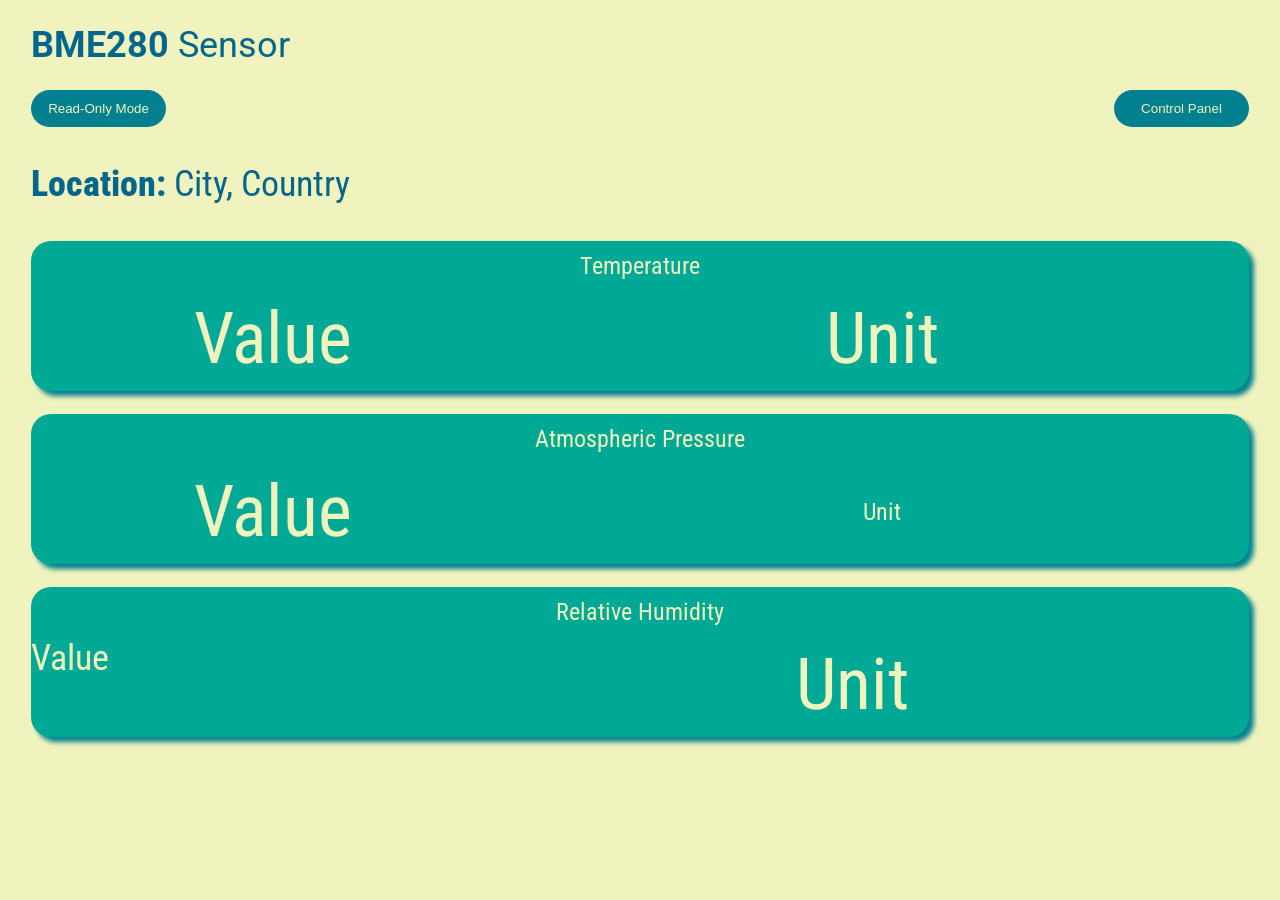
==== index.html @ af23b239 "Forgot to add script to HTML" ====
<!doctype html>
<html lang="en">
  <head>
    <meta charset="UTF-8" />
    <meta name="viewport" content="width=device-width, initial-scale=1.0" />
    <title>BME280 Sensor</title>
    <link rel="stylesheet" href="styles.css" />
    <link rel="preconnect" href="https://fonts.googleapis.com" />
    <link rel="preconnect" href="https://fonts.gstatic.com" crossorigin />
    <link
      href="https://fonts.googleapis.com/css2?family=Roboto+Condensed:ital,wght@0,100..900;1,100..900&family=Roboto:ital,wght@0,100..900;1,100..900&display=swap"
      rel="stylesheet"
    />
  </head>
  <body>
    <h1>BME280 <span class="normal-text">Sensor</span></h1>

    <div class="buttons">
      <button class="btn btn-primary">Read-Only Mode</button>
      <button class="btn btn-primary">Control Panel</button>
    </div>

    <p class="location">
      <span class="bold-text">Location: </span>
      <span class="normal-text">City, Country</span>
    </p>

    <div class="data">
      <div class="parameter">Temperature</div>
      <div id="temperature" class="value">Value</div>
      <div id="unit-temperature" class="unit">Unit</div>
    </div>

    <div class="data">
      <div class="parameter">Atmospheric Pressure</div>
      <div id="pressure" class="value">Value</div>
      <div id="unit-pressure" class="unit pressure">Unit</div>
    </div>

    <div class="data">
      <div class="parameter">Relative Humidity</div>
      <div id="humidity class="value">Value</div>
      <div id="unit-humidity" class="unit">Unit</div>
    </div>
    <script src="script.js" defer></script>
  </body>
</html>
---- styles.css ----
html {
    font-family: "Roboto", sans-serif;
    font-size: 62.5%;
    font-size: 36px;
    color: var(--font-color);
}

:root {
    --font-color: #05668DFF;
    --button-font-color: #F0F3BDFF;
}

body {
    margin-left: 31px;
    margin-right: 31px;
    background-color: var(--button-font-color);
}

/* Text */

h1 {
    font-size: 36px;
}

.location {
    font-family: "Roboto Condensed", sans-serif;
}

.bold-text {
    font-weight: 800;
}

.normal-text {
    font-weight: 400;
}

/* Buttons */
.buttons {
    display: flex;
    align-items: center;
    justify-content: space-between;
}

.btn {
    width: 135px;
    height: 37px;
    background-color: #028090FF;
    color: var(--button-font-color);
    border-radius: 20px;
    border: none;
    cursor: pointer;
}

.btn:hover {
    background-color: #02C39A;
}

.btn:active {
    transform: scale(0.9);
}

/* Data */
.data {
    font-family: "Roboto Condensed", sans-serif;
    display: grid;
    grid-template-columns: auto 0.7fr;
    grid-template-rows: 0.5fr 1fr;
    /* gap: 10px; */
    background-color: #00A896;
    color: var(--button-font-color);
    height: 150px;
    border-radius: 20px;
    margin-bottom: 23px;
    box-shadow: 5px 5px 5px #028090;
}

.parameter {
    display: flex;
    justify-content: center;
    align-items: center;
    grid-column: span 2;
    font-size: 24px;
}

.value, .unit {
    display: flex;
    justify-content: center;
    align-items: center;
    padding: 0 0px 5px 5px;
    font-size: 72px;
}

.unit {
    display: flex;
    justify-content: center;
}

.pressure {
    font-size: 24px;
}
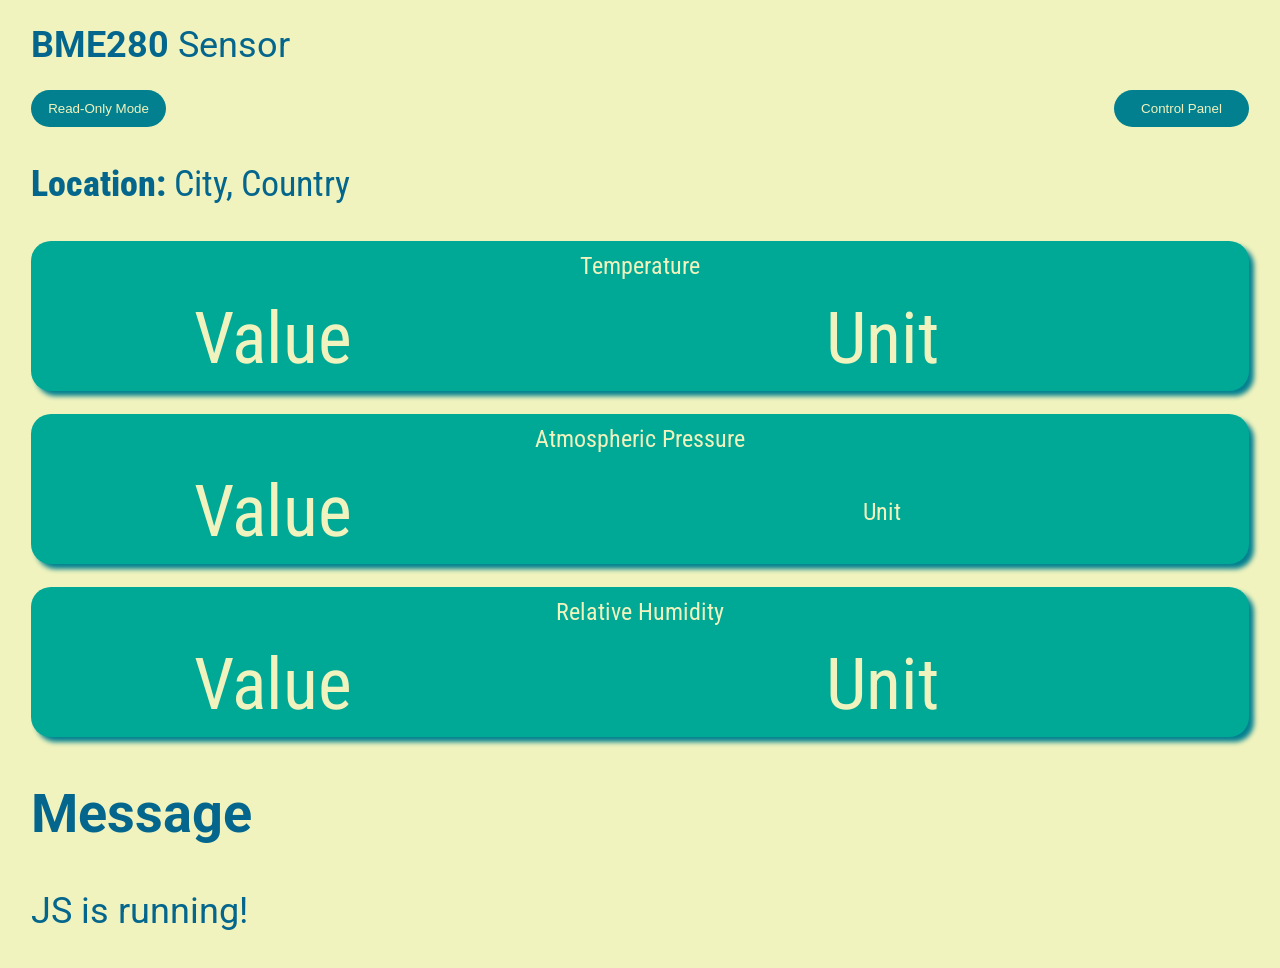
==== commit f7226f92: "Added message to HTML" ====
--- a/index.html
+++ b/index.html
@@ -39,9 +39,13 @@
 
     <div class="data">
       <div class="parameter">Relative Humidity</div>
-      <div id="humidity class="value">Value</div>
+      <div id="humidity" class="value">Value</div>
       <div id="unit-humidity" class="unit">Unit</div>
     </div>
-    <script src="script.js" defer></script>
+
+    <h2>Message</h2>
+    <p id="message">Status</p>
+
+    <script src="script.js"></script>
   </body>
 </html>
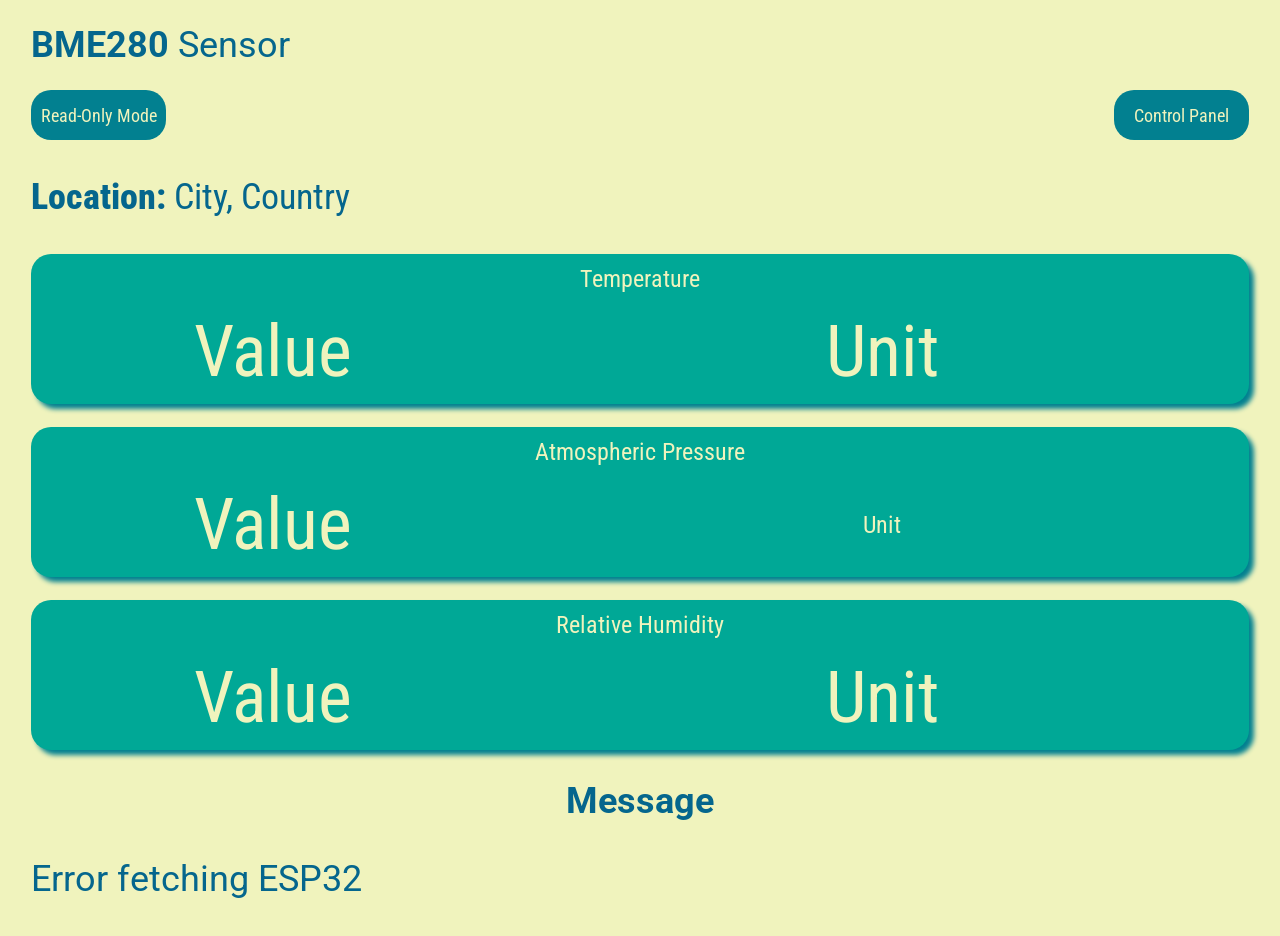
==== commit d9ed7b54: "Modified page and subpage in anchors - was causing conflict with the calls" ====
--- a/index.html
+++ b/index.html
@@ -16,8 +16,12 @@
     <h1>BME280 <span class="normal-text">Sensor</span></h1>
 
     <div class="buttons">
-      <button class="btn btn-primary">Read-Only Mode</button>
-      <button class="btn btn-primary">Control Panel</button>
+      <button class="btn btn-primary">
+        <a href="/">Read-Only Mode</a>
+      </button>
+      <button class="btn btn-primary">
+        <a href="control-panel.html">Control Panel</a>
+      </button>
     </div>
 
     <p class="location">
--- a/styles.css
+++ b/styles.css
@@ -18,8 +18,13 @@
 
 /* Text */
 
-h1 {
+h1, h2 {
     font-size: 36px;
+}
+
+h2 {
+    text-align: center;
+    margin-bottom: 10px;
 }
 
 .location {
@@ -42,16 +47,61 @@
 }
 
 .btn {
+    border-radius: 20px;
+    cursor: pointer;
+    font-family: "Roboto Condensed", sans-serif;
+    font-size: 18px;
+    height: 50px;
     width: 135px;
-    height: 37px;
+    border: none;
+}
+
+.btn-primary {
     background-color: #028090FF;
     color: var(--button-font-color);
-    border-radius: 20px;
-    border: none;
-    cursor: pointer;
+    
 }
 
-.btn:hover {
+.control-buttons {
+    display: grid;
+    grid-template-columns: auto 0.7fr;
+    grid-template-rows: 1fr 1fr;
+    border: solid var(--font-color);
+    border-radius: 20px;
+    box-shadow: 5px 5px 5px #028090;
+}
+
+.btn-led {
+    display: flex;
+    align-items: center;
+    justify-content: center;
+    color: var(--button-font-color);
+    margin: 5px 0 5px 5px;
+}
+
+.on {
+    background-color: #00A896;
+}
+
+.off {
+    background-color: #028090;
+}
+
+.on:hover, 
+.off:hover {
+    background-color: #02C39A;
+}
+
+.status, .element-name {
+    display: flex;
+    grid-row: span 2;
+    align-items: center;
+    justify-content: center;
+    font-weight: 800;
+    color: #02C39A
+}
+
+.btn-primary:hover {
     background-color: #02C39A;
 }
 
@@ -97,4 +147,25 @@
 
 .pressure {
     font-size: 24px;
-}+}
+
+/* Anchors */
+a {
+    text-decoration: none;
+    color: var(--button-font-color);
+}
+
+
+
+
+
+
+
+
+
+
+
+
+
+
+
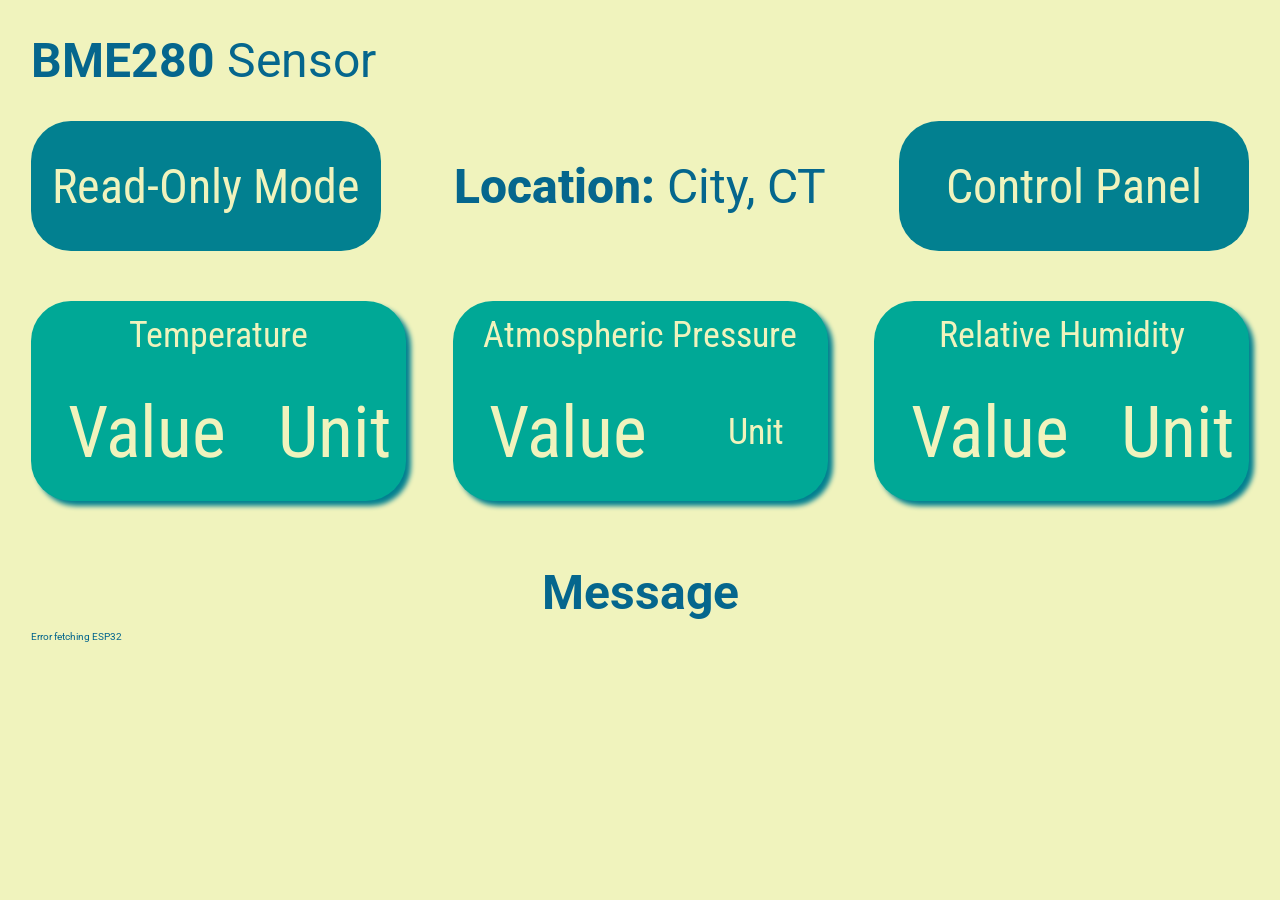
==== commit 0ade4679: "Added web version media queries and ensured OOCSS is correctly applied. AI was used for this last ta" ====
--- a/index.html
+++ b/index.html
@@ -12,43 +12,66 @@
       rel="stylesheet"
     />
   </head>
-  <body>
-    <h1>BME280 <span class="normal-text">Sensor</span></h1>
+  <body class="layout-page">
+    <h1 class="sensor-page-title">
+      BME280 <span class="normal-text sensor-page-title__accent">Sensor</span>
+    </h1>
 
-    <div class="buttons">
-      <button class="btn btn-primary">
-        <a href="/">Read-Only Mode</a>
+    <p class="location-mobile location-text location-text--mobile">
+      <span class="bold-text location-text__label">Location: </span>
+      <span class="normal-text location-text__value">City, CT</span>
+    </p>
+
+    <div class="buttons mode-navigation">
+      <button class="btn btn-primary ui-button ui-button--primary read-only">
+        <a href="index.html">Read-Only Mode</a>
       </button>
-      <button class="btn btn-primary">
+
+      <p class="location-web location-text location-text--desktop">
+        <span class="bold-text location-text__label">Location: </span>
+        <span class="normal-text location-text__value">City, CT</span>
+      </p>
+
+      <button
+        class="btn btn-primary ui-button ui-button--primary control-panel"
+      >
         <a href="control-panel.html">Control Panel</a>
       </button>
     </div>
 
-    <p class="location">
-      <span class="bold-text">Location: </span>
-      <span class="normal-text">City, Country</span>
-    </p>
+    <div class="data-indicators sensor-cards-layout">
+      <div class="data sensor-metric-card">
+        <div class="parameter sensor-metric-card__label">Temperature</div>
+        <div id="temperature" class="value sensor-metric-card__value">
+          Value
+        </div>
+        <div id="unit-temperature" class="unit sensor-metric-card__unit">
+          Unit
+        </div>
+      </div>
 
-    <div class="data">
-      <div class="parameter">Temperature</div>
-      <div id="temperature" class="value">Value</div>
-      <div id="unit-temperature" class="unit">Unit</div>
+      <div class="data sensor-metric-card">
+        <div class="parameter sensor-metric-card__label">
+          Atmospheric Pressure
+        </div>
+        <div id="pressure" class="value sensor-metric-card__value">Value</div>
+        <div
+          id="unit-pressure"
+          class="unit pressure sensor-metric-card__unit sensor-metric-card__unit--pressure"
+        >
+          Unit
+        </div>
+      </div>
+
+      <div class="data sensor-metric-card">
+        <div class="parameter sensor-metric-card__label">Relative Humidity</div>
+        <div id="humidity" class="value sensor-metric-card__value">Value</div>
+        <div id="unit-humidity" class="unit sensor-metric-card__unit">Unit</div>
+      </div>
     </div>
 
-    <div class="data">
-      <div class="parameter">Atmospheric Pressure</div>
-      <div id="pressure" class="value">Value</div>
-      <div id="unit-pressure" class="unit pressure">Unit</div>
-    </div>
-
-    <div class="data">
-      <div class="parameter">Relative Humidity</div>
-      <div id="humidity" class="value">Value</div>
-      <div id="unit-humidity" class="unit">Unit</div>
-    </div>
-
-    <h2>Message</h2>
-    <p id="message">Status</p>
+    <h2 class="section-title">Message</h2>
+    <p id="message" class="status-message">Status</p>
 
     <script src="script.js"></script>
   </body>
--- a/styles.css
+++ b/styles.css
@@ -1,7 +1,6 @@
 html {
     font-family: "Roboto", sans-serif;
     font-size: 62.5%;
-    font-size: 36px;
     color: var(--font-color);
 }
 
@@ -10,112 +9,143 @@
     --button-font-color: #F0F3BDFF;
 }
 
-body {
-    margin-left: 31px;
-    margin-right: 31px;
+/* Layout: page container */
+body,
+.layout-page {
+    margin-left: 3.1rem;
+    margin-right: 3.1rem;
     background-color: var(--button-font-color);
 }
 
 /* Text */
 
 h1, h2 {
-    font-size: 36px;
-}
-
-h2 {
+    font-size: 3.6rem;
+}
+
+h2,
+.section-title {
     text-align: center;
-    margin-bottom: 10px;
-}
-
-.location {
+    margin-bottom: 1rem;
+}
+
+.location-mobile,
+.location-text--mobile {
     font-family: "Roboto Condensed", sans-serif;
 }
 
-.bold-text {
+.location-web,
+.location-text--desktop {
+    display: none;
+}
+
+.bold-text,
+.location-text__label {
+    font-size: 2.4rem;
     font-weight: 800;
 }
 
-.normal-text {
+.normal-text,
+.location-text__value,
+.sensor-page-title__accent {
+    font-size: 2.4rem;
     font-weight: 400;
 }
 
+@media screen and (min-width: 1100px) {
+    h1, h2 {
+        font-size: 4.8rem;
+    }
+
+    .normal-text, .bold-text,
+    .location-text__value, .location-text__label {
+        font-size: 4.8rem;
+    }
+
+    .location-web,
+    .location-text--desktop {
+        display: block;
+    }
+
+    .location-mobile,
+    .location-text--mobile {
+        display: none;
+    }
+}
+
 /* Buttons */
-.buttons {
+/* Layout: top mode navigation */
+.buttons,
+.mode-navigation {
     display: flex;
     align-items: center;
     justify-content: space-between;
-}
-
-.btn {
-    border-radius: 20px;
+    margin: 2.1rem 0 2.1rem 0;
+}
+
+/* Object: reusable button structure */
+.btn,
+.ui-button {
+    border-radius: 2rem;
     cursor: pointer;
     font-family: "Roboto Condensed", sans-serif;
-    font-size: 18px;
-    height: 50px;
-    width: 135px;
+    font-size: 1.8rem;
+    height: 5rem;
+    width: 13.5rem;
     border: none;
 }
 
-.btn-primary {
+/* Skin: primary button look */
+.btn-primary,
+.ui-button--primary {
     background-color: #028090FF;
     color: var(--button-font-color);
-    
-}
-
-.control-buttons {
-    display: grid;
-    grid-template-columns: auto 0.7fr;
-    grid-template-rows: 1fr 1fr;
-    border: solid var(--font-color);
-    border-radius: 20px;
-    box-shadow: 5px 5px 5px #028090;
-}
-
-.btn-led {
-    display: flex;
-    align-items: center;
-    justify-content: center;
-    color: var(--button-font-color);
-    margin: 5px 0 5px 5px;
-}
-
-.on {
-    background-color: #00A896;
-}
-
-.off {
-    background-color: #028090;
-}
-
-.on:hover, 
-.off:hover {
+}
+
+.btn-primary:hover,
+.ui-button--primary:hover {
     background-color: #02C39A;
 }
 
-.status, .element-name {
-    display: flex;
-    grid-row: span 2;
-    align-items: center;
-    justify-content: center;
-    font-weight: 800;
-    color: #02C39A
-}
-
-.btn-primary:hover {
-    background-color: #02C39A;
-}
-
-.btn:active {
+.btn:active,
+.ui-button:active {
     transform: scale(0.9);
 }
 
-/* Data */
-.data {
+@media screen and (min-width: 1100px) {
+    .buttons,
+    .mode-navigation {
+        margin-bottom: 5rem;
+    }
+
+    .btn,
+    .ui-button {
+        font-size: 4.8rem;
+        border-radius: 40px;
+    }
+
+    .btn-primary,
+    .ui-button--primary {
+        width: 35rem;
+        height: 13rem;
+    }
+}
+
+/* Sensor Data */
+/* Layout: sensor cards */
+.data-indicators,
+.sensor-cards-layout {
+    display: flex;
+    flex-direction: column;
+}
+
+/* Component: sensor metric card */
+.data,
+.sensor-metric-card {
     font-family: "Roboto Condensed", sans-serif;
     display: grid;
     grid-template-columns: auto 0.7fr;
     grid-template-rows: 0.5fr 1fr;
-    /* gap: 10px; */
     background-color: #00A896;
     color: var(--button-font-color);
     height: 150px;
@@ -124,29 +154,64 @@
     box-shadow: 5px 5px 5px #028090;
 }
 
-.parameter {
+.parameter,
+.sensor-metric-card__label {
     display: flex;
     justify-content: center;
     align-items: center;
     grid-column: span 2;
-    font-size: 24px;
-}
-
-.value, .unit {
+    font-size: 2.4rem;
+}
+
+.value, .unit,
+.sensor-metric-card__value, .sensor-metric-card__unit {
     display: flex;
     justify-content: center;
     align-items: center;
     padding: 0 0px 5px 5px;
-    font-size: 72px;
-}
-
-.unit {
-    display: flex;
-    justify-content: center;
-}
-
-.pressure {
-    font-size: 24px;
+    font-size: 7.2rem;
+}
+
+.unit,
+.sensor-metric-card__unit {
+    display: flex;
+    justify-content: center;
+}
+
+.pressure,
+.sensor-metric-card__unit--pressure {
+    font-size: 2.4rem;
+}
+
+@media screen and (min-width: 1100px) {
+    .data-indicators,
+    .sensor-cards-layout {
+        flex-direction: row;
+        justify-content: space-between;
+        gap: 3.9rem;
+    }
+
+    .data,
+    .sensor-metric-card {
+        width: 37.5rem;
+        height: 20rem;
+        border-radius: 40px;
+    }
+
+    .parameter,
+    .sensor-metric-card__label {
+        font-size: 3.6rem;
+    }
+
+    .pressure,
+    .sensor-metric-card__unit--pressure {
+        font-size: 3.6rem;
+    }
+
+    .value, .unit,
+    .sensor-metric-card__value, .sensor-metric-card__unit {
+        padding: 0 0 5px 5px;
+    }
 }
 
 /* Anchors */
@@ -155,17 +220,78 @@
     color: var(--button-font-color);
 }
 
-
-
-
-
-
-
-
-
-
-
-
-
-
-
+/* Controls */
+/* Layout: control cards group */
+.controls,
+.control-cards-layout {
+    display: flex;
+    flex-direction: column;
+}
+
+/* Component: device control card */
+.control-buttons,
+.device-control-card {
+    display: grid;
+    grid-template-columns: auto;
+    grid-template-rows: 1fr 1fr 1fr 1fr;
+    border: solid var(--font-color);
+    border-radius: 25px;
+    box-shadow: 5px 5px 5px #028090;
+    place-items: center;
+}
+
+/* Skin: toggle button for ON/OFF controls */
+.btn-led,
+.ui-button--toggle {
+    width: 18rem;
+    height: 6rem;
+    font-size: 3.6rem;
+    color: var(--button-font-color);
+    margin: 5px 0 5px 5px;
+}
+
+/* State */
+.on,
+.state-on {
+    background-color: #00A896;
+}
+
+.off,
+.state-off {
+    background-color: #028090;
+}
+
+.on:hover, 
+.off:hover,
+.state-on:hover,
+.state-off:hover {
+    background-color: #02C39A;
+}
+
+.element-name, .status,
+.device-control-card__title, .device-control-status {
+    font-size: 3.6rem;
+    font-weight: 800;
+    display: flex;
+    align-items: center;
+    justify-content: center;
+}
+
+.status,
+.device-control-status {
+    color: #02C39A;
+}
+
+@media screen and (min-width: 1100px) {
+    .controls,
+    .control-cards-layout {
+        flex-direction: row;
+        justify-content: space-between;
+    }
+
+    .control-buttons,
+    .device-control-card {
+        width: 37.5rem;
+        height: 33.6rem;
+    }
+}
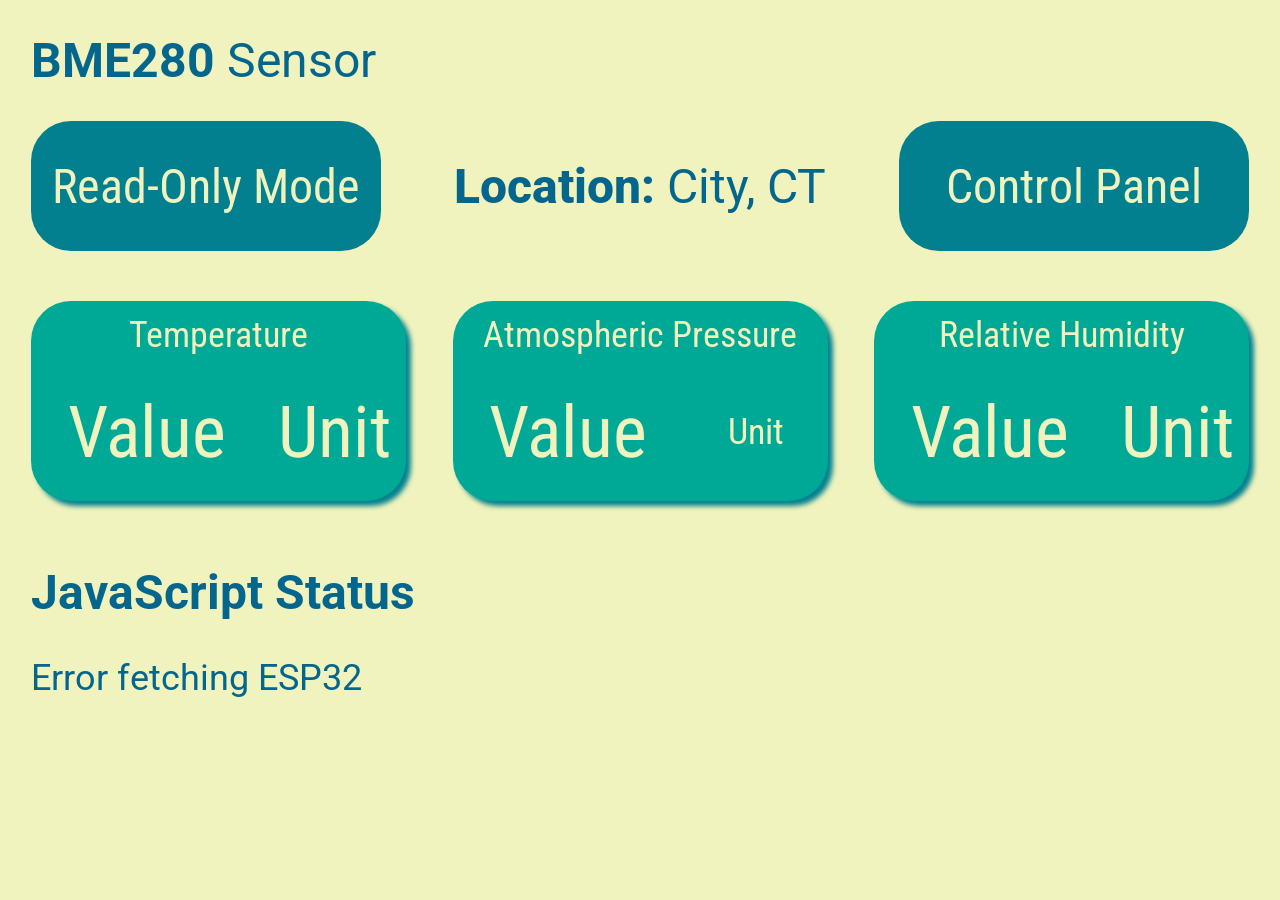
==== commit c6abbf8f: "Modified message section" ====
--- a/index.html
+++ b/index.html
@@ -70,7 +70,7 @@
       </div>
     </div>
 
-    <h2 class="section-title">Message</h2>
+    <h2 class="section-title">JavaScript Status</h2>
     <p id="message" class="status-message">Status</p>
 
     <script src="script.js"></script>
--- a/styles.css
+++ b/styles.css
@@ -25,8 +25,12 @@
 
 h2,
 .section-title {
-    text-align: center;
+    text-align: left;
     margin-bottom: 1rem;
+}
+
+.status-message {
+    font-size: 3.6rem;
 }
 
 .location-mobile,
